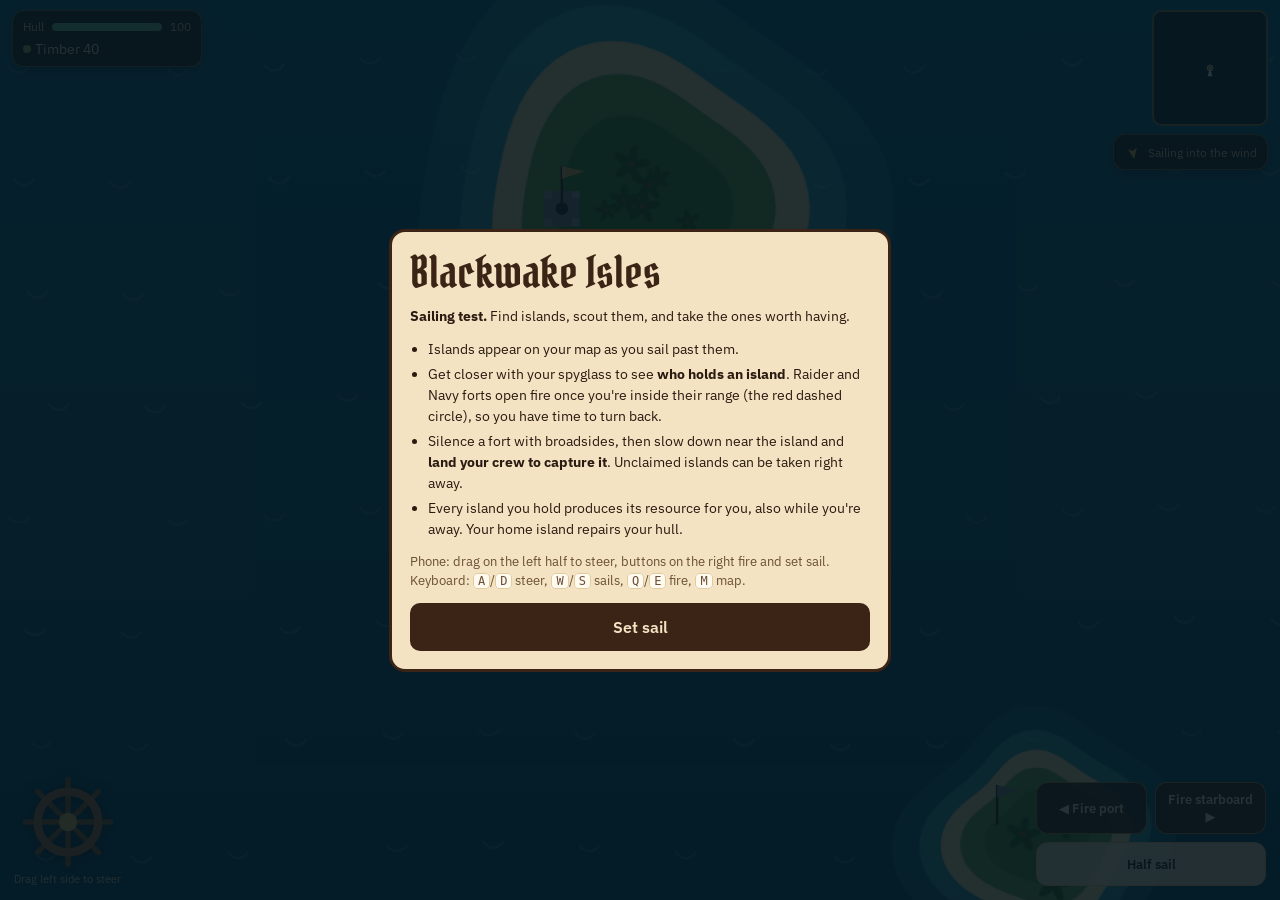
==== prototypes/sailing/index.html @ 9b25e457 "Add sailing prototype and Sail and Capture direction A playable single-file test of the new sea loop" ====
<!doctype html>
<html lang="en">
<head>
<meta charset="utf-8">
<meta name="viewport" content="width=device-width, initial-scale=1, viewport-fit=cover">
</head>
<body>
<title>Blackwake Sailing Test</title>
<meta name="claude:viewport-fit-sides" content="cover">
<link rel="preconnect" href="https://fonts.googleapis.com">
<link rel="preconnect" href="https://fonts.gstatic.com" crossorigin>
<link rel="stylesheet" href="https://fonts.googleapis.com/css2?family=Pirata+One&family=IBM+Plex+Sans:wght@400;600&display=swap">
<style>
  /* Layout: full-screen sea (canvas) with a thin wooden HUD on top, steering on the
     left thumb, cannons and sails on the right thumb. One deliberate night-sea look. */
  :root {
    --sea: #0b5d7a;
    --deep: #06344a;
    --wood: #3b2416;
    --wood-2: #5c3a22;
    --parch: #f3e3c3;
    --parch-2: #e2cb9d;
    --ink: #2a1a10;
    --gold: #e7b65c;
    --raiders: #e0503f;
    --navy: #4a8ae8;
    --free: #f3e3c3;
    --ok: #74c792;
    --font-display: "Pirata One", Georgia, serif;
    --font-body: "IBM Plex Sans", system-ui, -apple-system, "Segoe UI", sans-serif;
    color-scheme: dark;
  }
  html, body { height: 100%; }
  body {
    margin: 0; overflow: hidden; background: var(--deep); color: var(--parch);
    font-family: var(--font-body); font-size: 14px;
    -webkit-user-select: none; user-select: none; touch-action: none;
    -webkit-tap-highlight-color: transparent;
  }
  #sea { position: fixed; inset: 0; width: 100%; height: 100%; display: block; }
  button { font-family: var(--font-body); cursor: pointer; }
  button:focus-visible { outline: 2px solid var(--gold); outline-offset: 2px; }

  /* ---------- HUD ---------- */
  .top {
    position: fixed; left: 0; right: 0; top: 0; pointer-events: none;
    padding: calc(env(safe-area-inset-top, 0px) + 10px) max(12px, env(safe-area-inset-right, 0px)) 0 max(12px, env(safe-area-inset-left, 0px));
    display: flex; justify-content: space-between; align-items: flex-start; gap: 10px;
  }
  .panel {
    background: rgba(43, 26, 15, 0.86); border: 1px solid rgba(231, 182, 92, 0.45);
    border-radius: 12px; padding: 8px 10px; pointer-events: auto;
    box-shadow: 0 4px 14px rgba(0, 0, 0, 0.35);
  }
  .status { display: flex; flex-direction: column; gap: 6px; min-width: 0; max-width: 62vw; }
  .hull { display: flex; align-items: center; gap: 8px; font-size: 12px; color: var(--parch-2); }
  .hull-bar { width: 110px; height: 8px; border-radius: 4px; background: rgba(255,255,255,0.12); overflow: hidden; }
  .hull-bar i { display: block; height: 100%; width: 100%; background: var(--ok); transition: width 0.2s; }
  .stores { display: flex; flex-wrap: wrap; gap: 4px 10px; font-variant-numeric: tabular-nums; }
  .stores span { display: inline-flex; align-items: center; gap: 4px; }
  .stores b { width: 8px; height: 8px; border-radius: 50%; display: inline-block; }
  .side { display: flex; flex-direction: column; align-items: flex-end; gap: 8px; }
  #mini { width: 112px; height: 112px; border-radius: 10px; display: block; border: 2px solid rgba(231, 182, 92, 0.6); background: #10202a; pointer-events: auto; cursor: pointer; }
  .wind { display: flex; align-items: center; gap: 6px; font-size: 12px; color: var(--parch-2); }
  #windArrow { width: 18px; height: 18px; transition: transform 0.4s; }

  #banner {
    position: fixed; left: 50%; transform: translateX(-50%);
    top: calc(env(safe-area-inset-top, 0px) + 192px);
    max-width: min(92vw, 460px); text-align: center; pointer-events: none;
    padding: 8px 14px; border-radius: 10px; font-weight: 600; line-height: 1.35;
    background: rgba(43, 26, 15, 0.88); border: 1px solid rgba(231,182,92,0.45);
    opacity: 0; transition: opacity 0.25s;
  }
  #banner.show { opacity: 1; }
  #banner.danger { border-color: var(--raiders); color: #ffd9d3; }
  #toast {
    position: fixed; left: 50%; transform: translateX(-50%);
    top: 44%;
    font-family: var(--font-display); font-size: 28px; color: var(--gold);
    text-shadow: 0 2px 8px rgba(0,0,0,0.6); pointer-events: none; text-align: center;
    width: 92vw; opacity: 0; transition: opacity 0.3s;
  }
  #toast.show { opacity: 1; }

  /* ---------- controls ---------- */
  .controls {
    position: fixed; left: 0; right: 0; bottom: 0; pointer-events: none;
    padding: 0 max(14px, env(safe-area-inset-right, 0px)) calc(env(safe-area-inset-bottom, 0px) + 14px) max(14px, env(safe-area-inset-left, 0px));
    display: flex; justify-content: space-between; align-items: flex-end;
  }
  .helm { display: flex; flex-direction: column; align-items: center; gap: 4px; color: var(--parch-2); font-size: 11px; }
  #wheel { width: 92px; height: 92px; transition: transform 0.08s; filter: drop-shadow(0 3px 6px rgba(0,0,0,0.5)); }
  .guns { display: grid; grid-template-columns: 1fr 1fr; gap: 8px; pointer-events: auto; width: min(52vw, 230px); }
  .guns button {
    border: 1px solid rgba(231,182,92,0.6); border-radius: 12px; min-height: 52px;
    background: rgba(59, 36, 22, 0.92); color: var(--parch); font-weight: 600; font-size: 13px;
    position: relative; overflow: hidden;
  }
  .guns button .cd { position: absolute; left: 0; bottom: 0; height: 4px; background: var(--gold); width: 0; }
  .guns button:active { background: var(--wood-2); }
  #sailBtn { grid-column: 1 / -1; min-height: 44px; background: rgba(243, 227, 195, 0.92); color: var(--ink); }
  #captureBtn {
    position: fixed; left: 50%; transform: translateX(-50%);
    bottom: calc(env(safe-area-inset-bottom, 0px) + 150px);
    display: none; pointer-events: auto; border: 2px solid var(--gold); border-radius: 14px;
    background: var(--gold); color: var(--ink); font-weight: 700; font-size: 16px;
    padding: 12px 22px; min-width: 220px; position: fixed; overflow: hidden;
  }
  #captureBtn .fill { position: absolute; inset: 0 auto 0 0; background: rgba(255,255,255,0.45); width: 0; }
  #captureBtn span { position: relative; }

  /* ---------- overlays ---------- */
  .overlay {
    position: fixed; inset: 0; background: rgba(4, 20, 30, 0.86); display: none;
    align-items: center; justify-content: center; z-index: 5;
    padding: calc(env(safe-area-inset-top, 0px) + 16px) max(16px, env(safe-area-inset-right, 0px)) calc(env(safe-area-inset-bottom, 0px) + 16px) max(16px, env(safe-area-inset-left, 0px));
  }
  .overlay.show { display: flex; }
  .card {
    background: var(--parch); color: var(--ink); border: 3px solid var(--wood);
    border-radius: 16px; padding: 18px; width: min(100%, 460px); max-height: 100%; overflow-y: auto;
    display: flex; flex-direction: column; gap: 12px; user-select: text;
  }
  .card h1, .card h2 { font-family: var(--font-display); font-weight: 400; margin: 0; line-height: 1; color: var(--wood); }
  .card h1 { font-size: 44px; }
  .card h2 { font-size: 30px; }
  .card p { margin: 0; line-height: 1.5; }
  .card ul { margin: 0; padding-left: 18px; line-height: 1.5; display: flex; flex-direction: column; gap: 4px; }
  .primary { border: 0; border-radius: 10px; background: var(--wood); color: var(--parch); font-weight: 600; font-size: 16px; min-height: 48px; }
  .secondary { border: 1px solid var(--wood); border-radius: 10px; background: transparent; color: var(--wood); font-weight: 600; min-height: 42px; padding: 0 12px; }
  #mapCanvas { width: 100%; aspect-ratio: 1; display: block; border-radius: 10px; border: 2px solid var(--wood); background: #10202a; touch-action: none; }
  .legend { display: flex; flex-wrap: wrap; gap: 6px 14px; font-size: 13px; }
  .legend span { display: inline-flex; align-items: center; gap: 6px; }
  .legend i { width: 12px; height: 12px; border-radius: 3px; display: inline-block; border: 1px solid rgba(0,0,0,0.3); }
  .seedrow { display: flex; gap: 8px; }
  .seedrow input { flex: 1; min-width: 0; font: inherit; padding: 8px 10px; border-radius: 8px; border: 1px solid var(--wood); background: #fffaf0; color: var(--ink); }
  .row { display: flex; gap: 8px; flex-wrap: wrap; }
  .row > * { flex: 1; }
  .muted { color: #6b4e36; font-size: 13px; }
  kbd { font-family: ui-monospace, Menlo, monospace; font-size: 12px; background: #fffaf0; border: 1px solid var(--parch-2); border-radius: 4px; padding: 0 4px; }

  @media (prefers-reduced-motion: reduce) {
    #banner, #toast, .hull-bar i, #windArrow { transition: none; }
  }
</style>

<canvas id="sea" aria-label="The sea around your ship"></canvas>

<div class="top">
  <div class="panel status" aria-live="polite">
    <div class="hull">Hull <span class="hull-bar"><i id="hullFill"></i></span> <span id="hullText">100</span></div>
    <div class="stores" id="stores"></div>
  </div>
  <div class="side">
    <canvas id="mini" width="224" height="224" aria-label="Minimap. Tap to open the world map." role="button" tabindex="0"></canvas>
    <div class="panel wind">
      <svg id="windArrow" viewBox="0 0 20 20" aria-hidden="true"><path d="M10 2 L15 14 L10 11 L5 14 Z" fill="#e7b65c"/></svg>
      <span id="windText">Wind</span>
    </div>
  </div>
</div>

<div id="banner" role="status"></div>
<div id="toast" aria-live="assertive"></div>

<button id="captureBtn" type="button"><span class="fill"></span><span id="captureText">Capture</span></button>

<div class="controls">
  <div class="helm">
    <svg id="wheel" viewBox="0 0 100 100" aria-hidden="true">
      <g stroke="#8a5a32" stroke-width="6" stroke-linecap="round">
        <line x1="50" y1="4" x2="50" y2="96"/><line x1="4" y1="50" x2="96" y2="50"/>
        <line x1="17" y1="17" x2="83" y2="83"/><line x1="83" y1="17" x2="17" y2="83"/>
      </g>
      <circle cx="50" cy="50" r="33" fill="none" stroke="#a8743f" stroke-width="9"/>
      <circle cx="50" cy="50" r="10" fill="#e7b65c"/>
    </svg>
    <span>Drag left side to steer</span>
  </div>
  <div class="guns">
    <button id="firePort" type="button">◀ Fire port<span class="cd"></span></button>
    <button id="fireStar" type="button">Fire starboard ▶<span class="cd"></span></button>
    <button id="sailBtn" type="button">Half sail</button>
  </div>
</div>

<div class="overlay show" id="intro">
  <div class="card">
    <h1>Blackwake Isles</h1>
    <p><b>Sailing test.</b> Find islands, scout them, and take the ones worth having.</p>
    <ul>
      <li>Islands appear on your map as you sail past them.</li>
      <li>Get closer with your spyglass to see <b>who holds an island</b>. Raider and Navy forts open fire once you're inside their range (the red dashed circle), so you have time to turn back.</li>
      <li>Silence a fort with broadsides, then slow down near the island and <b>land your crew to capture it</b>. Unclaimed islands can be taken right away.</li>
      <li>Every island you hold produces its resource for you, also while you're away. Your home island repairs your hull.</li>
    </ul>
    <p class="muted">Phone: drag on the left half to steer, buttons on the right fire and set sail. Keyboard: <kbd>A</kbd>/<kbd>D</kbd> steer, <kbd>W</kbd>/<kbd>S</kbd> sails, <kbd>Q</kbd>/<kbd>E</kbd> fire, <kbd>M</kbd> map.</p>
    <button class="primary" id="startBtn" type="button">Set sail</button>
  </div>
</div>

<div class="overlay" id="mapOverlay">
  <div class="card">
    <div class="row" style="align-items:center">
      <h2 style="flex:3">World map</h2>
      <button class="secondary" id="closeMap" type="button" style="flex:1">Close</button>
    </div>
    <canvas id="mapCanvas" width="720" height="720" aria-label="World map. Tap to set a course."></canvas>
    <p class="muted">Tap the map to set a course. An arrow then points the way.</p>
    <div class="legend">
      <span><i style="background:#e7b65c"></i>Yours</span>
      <span><i style="background:#f3e3c3"></i>Unclaimed</span>
      <span><i style="background:#e0503f"></i>Black Tide Raiders</span>
      <span><i style="background:#4a8ae8"></i>Crown Navy</span>
      <span><i style="background:#7b8a90"></i>Not scouted yet</span>
    </div>
    <p id="mapStats" class="muted"></p>
    <label class="muted" for="seedInput">World seed: the same seed always makes the same world.</label>
    <div class="seedrow">
      <input id="seedInput" type="text" maxlength="32" autocomplete="off" spellcheck="false">
      <button class="secondary" id="newWorld" type="button">Sail there</button>
    </div>
    <button class="secondary" id="resetWorld" type="button">Start this world over</button>
  </div>
</div>

<script>
(() => {
  'use strict';

  const TAU = Math.PI * 2;
  const $ = (s) => document.querySelector(s);
  const clamp = (v, a, b) => Math.max(a, Math.min(b, v));
  const dist = (ax, ay, bx, by) => Math.hypot(ax - bx, ay - by);
  const angDiff = (a, b) => Math.atan2(Math.sin(a - b), Math.cos(a - b));

  const storage = {
    get(k) { try { return localStorage.getItem(k); } catch (e) { return null; } },
    set(k, v) { try { localStorage.setItem(k, v); } catch (e) { /* storage unavailable */ } },
    remove(k) { try { localStorage.removeItem(k); } catch (e) { /* ignore */ } },
  };

  // =================================================================
  // Seeded randomness: the same seed text always gives the same world.
  // =================================================================

  function hashString(s) {
    let h = 1779033703 ^ s.length;
    for (let i = 0; i < s.length; i++) {
      h = Math.imul(h ^ s.charCodeAt(i), 3432918353);
      h = (h << 13) | (h >>> 19);
    }
    h = Math.imul(h ^ (h >>> 16), 2246822507);
    h = Math.imul(h ^ (h >>> 13), 3266489909);
    return (h ^= h >>> 16) >>> 0;
  }

  function mulberry32(a) {
    return function () {
      a |= 0; a = (a + 0x6d2b79f5) | 0;
      let t = Math.imul(a ^ (a >>> 15), 1 | a);
      t = (t + Math.imul(t ^ (t >>> 7), 61 | t)) ^ t;
      return ((t ^ (t >>> 14)) >>> 0) / 4294967296;
    };
  }

  // =================================================================
  // World generation
  // =================================================================

  const WORLD = 4200;           // world is WORLD × WORLD units
  const CELL = 150;             // fog-of-war cell size
  const COLS = Math.ceil(WORLD / CELL);
  const SIGHT = 760;            // islands become visible (silhouette)
  const SPYGLASS = 560;         // + island radius: owner becomes known
  const RESOURCES = {
    timber: { label: 'Timber', color: '#8fbf5a' },
    rum: { label: 'Rum', color: '#d0913f' },
    spice: { label: 'Spice', color: '#e06a43' },
    iron: { label: 'Iron', color: '#a9b4bd' },
    silk: { label: 'Silk', color: '#d8a8e6' },
  };
  const OWNERS = {
    you: { name: 'You', color: '#e7b65c' },
    free: { name: 'Unclaimed', color: '#f3e3c3' },
    raiders: { name: 'Black Tide Raiders', color: '#e0503f' },
    navy: { name: 'Crown Navy', color: '#4a8ae8' },
  };
  const hostile = (o) => o === 'raiders' || o === 'navy';
  const fortRange = (isl) => 240 + isl.strength * 30;

  const NAME_A = ['Skull', 'Rum', 'Gull', 'Shark', 'Coral', 'Bone', 'Mist', 'Storm', 'Parrot', 'Cutlass',
    'Kraken', 'Salt', 'Amber', 'Ghost', 'Widow', 'Lantern', 'Hangman', 'Tortuga', 'Doubloon', 'Siren', 'Driftwood', 'Cannon'];
  const NAME_B = ['Cay', 'Key', 'Reef', 'Isle', 'Rock', 'Atoll', 'Point', 'Shoals', 'Island', 'Bluff'];

  function generateWorld(seed) {
    const rnd = mulberry32(hashString(seed));
    const pick = (arr) => arr[Math.floor(rnd() * arr.length)];
    const used = new Set();
    const islands = [];

    function islandName() {
      for (let i = 0; i < 60; i++) {
        const n = pick(NAME_A) + ' ' + pick(NAME_B);
        if (!used.has(n)) { used.add(n); return n; }
      }
      return 'Nameless Isle ' + islands.length;
    }

    function make(x, y, r, owner, res, strength, home) {
      const harmonics = [];
      for (let k = 2; k <= 5; k++) harmonics.push({ k, a: (rnd() * 0.17) / (k * 0.5), p: rnd() * TAU });
      const fa = rnd() * TAU;
      const palms = [];
      const n = Math.round(r / 16);
      for (let i = 0; i < n; i++) {
        const a = rnd() * TAU, d = Math.sqrt(rnd()) * r * 0.58;
        palms.push({ x: Math.cos(a) * d, y: Math.sin(a) * d, s: 0.7 + rnd() * 0.6 });
      }
      const maxHp = strength * 70;
      return {
        id: islands.length, name: home ? 'Blackwake Haven' : islandName(),
        x, y, r, shape: harmonics, owner, res, strength, home: !!home,
        fort: { x: x + Math.cos(fa) * r * 0.5, y: y + Math.sin(fa) * r * 0.5, maxHp, hp: maxHp, reload: 1 },
        palms, seen: !!home, scouted: !!home,
      };
    }

    islands.push(make(WORLD / 2, WORLD / 2, 125, 'you', 'timber', 0, true));
    let tries = 0;
    while (islands.length < 34 && tries < 6000) {
      tries++;
      const r = 55 + rnd() * 95;
      const x = 280 + rnd() * (WORLD - 560);
      const y = 280 + rnd() * (WORLD - 560);
      if (!islands.every((o) => dist(o.x, o.y, x, y) > o.r + r + 300)) continue;
      const d = dist(x, y, WORLD / 2, WORLD / 2);
      const roll = rnd();
      // Safer waters near home: mostly unclaimed islands and weak raiders.
      let owner;
      if (d < 1100) owner = roll < 0.7 ? 'free' : 'raiders';
      else owner = roll < 0.25 ? 'free' : roll < 0.75 ? 'raiders' : 'navy';
      const strength = owner === 'raiders' ? 1 + (rnd() < 0.4 ? 1 : 0)
        : owner === 'navy' ? 2 + (rnd() < 0.5 ? 1 : 0) : 0;
      const rr = rnd();
      const res = rr < 0.3 ? 'timber' : rr < 0.48 ? 'rum' : rr < 0.66 ? 'spice' : rr < 0.84 ? 'iron' : 'silk';
      islands.push(make(x, y, r, owner, res, strength, false));
    }
    return { seed, islands, windBase: rnd() * TAU };
  }

  function radiusAt(isl, th) {
    let m = 1;
    for (const h of isl.shape) m += h.a * Math.sin(h.k * th + h.p);
    return isl.r * m;
  }

  // Pre-render each island once (shallows, sand, jungle, palms).
  function renderIsland(isl) {
    const pad = isl.r * 1.6 + 10;
    const size = Math.ceil(pad * 2);
    const c = document.createElement('canvas');
    c.width = size; c.height = size;
    const g = c.getContext('2d');
    const path = (scale) => {
      g.beginPath();
      for (let i = 0; i <= 72; i++) {
        const th = (i / 72) * TAU;
        const rr = radiusAt(isl, th) * scale;
        const px = pad + Math.cos(th) * rr, py = pad + Math.sin(th) * rr;
        i ? g.lineTo(px, py) : g.moveTo(px, py);
      }
      g.closePath();
    };
    g.fillStyle = 'rgba(64, 196, 196, 0.22)'; path(1.5); g.fill();
    g.fillStyle = 'rgba(110, 222, 210, 0.35)'; path(1.22); g.fill();
    g.fillStyle = '#ead6a4'; path(1.0); g.fill();
    g.fillStyle = '#61a64c'; path(0.8); g.fill();
    g.fillStyle = '#4b8d3c'; path(0.55); g.fill();
    for (const p of isl.palms) {
      const x = pad + p.x, y = pad + p.y;
      g.fillStyle = '#2f6b2c';
      for (let k = 0; k < 5; k++) {
        const a = (k / 5) * TAU + p.s;
        g.beginPath();
        g.ellipse(x + Math.cos(a) * 6 * p.s, y + Math.sin(a) * 6 * p.s, 7 * p.s, 3 * p.s, a, 0, TAU);
        g.fill();
      }
      g.fillStyle = '#7a5a2e';
      g.beginPath(); g.arc(x, y, 2.2 * p.s, 0, TAU); g.fill();
    }
    isl.img = c; isl.pad = pad;
  }

  // =================================================================
  // Game state
  // =================================================================

  const canvas = $('#sea');
  const ctx = canvas.getContext('2d');
  const mini = $('#mini');
  const mctx = mini.getContext('2d');
  const mapCanvas = $('#mapCanvas');
  const mapCtx = mapCanvas.getContext('2d');

  let world, ship, explored, stores, waypoint;
  let balls = [], parts = [];
  let t = 0, shake = 0, running = false, mapOpen = false;
  const SEED_KEY = 'bw-sail-seed';
  const saveKey = () => 'bw-sail-v1:' + world.seed;

  const SHIP_MAX = 150;      // units per second at full sail with the wind
  const BALL_SPEED = 440;
  const CANNON_RANGE = 340;
  const RELOAD = 2.2;

  function newShip() {
    const home = world.islands[0];
    return {
      x: home.x, y: home.y + home.r + 70, angle: -Math.PI / 2, speed: 0,
      sail: 0.5, rudder: 0, hull: 100, reload: { '-1': 0, '1': 0 },
    };
  }

  function startWorld(seed) {
    world = generateWorld(seed);
    world.islands.forEach(renderIsland);
    ship = newShip();
    explored = new Uint8Array(COLS * COLS);
    stores = { timber: 40, rum: 0, spice: 0, iron: 0, silk: 0 };
    waypoint = null;
    balls = []; parts = [];
    load();
    storage.set(SEED_KEY, seed);
    $('#seedInput').value = seed;
    updateSailButton();
  }

  // ---- save / load (per world seed) ----
  function save() {
    if (!world) return;
    storage.set(saveKey(), JSON.stringify({
      savedAt: Date.now(),
      islands: world.islands.map((i) => [i.owner, Math.round(i.fort.hp), i.seen ? 1 : 0, i.scouted ? 1 : 0]),
      explored: Array.from(explored).join(''),
      stores,
      ship: { x: ship.x, y: ship.y, angle: ship.angle, hull: ship.hull, sail: ship.sail },
      waypoint,
    }));
  }

  function load() {
    const raw = storage.get(saveKey());
    if (!raw) return false;
    try {
      const s = JSON.parse(raw);
      s.islands.forEach((v, i) => {
        const isl = world.islands[i];
        if (!isl) return;
        isl.owner = v[0]; isl.fort.hp = v[1]; isl.seen = !!v[2]; isl.scouted = !!v[3];
      });
      for (let i = 0; i < explored.length && i < s.explored.length; i++) explored[i] = s.explored.charCodeAt(i) === 49 ? 1 : 0;
      Object.assign(stores, s.stores);
      Object.assign(ship, s.ship);
      waypoint = s.waypoint || null;
      // Offline production: islands kept producing while you were away (up to 8 hours).
      const away = clamp((Date.now() - s.savedAt) / 1000, 0, 8 * 3600);
      const earned = produce(away);
      if (earned > 0) setTimeout(() => toast(`While you were away: +${earned} goods`), 600);
      return true;
    } catch (e) { return false; }
  }

  // Islands you hold produce 1 unit every 2.5 s each.
  let produceAcc = 0;
  function produce(seconds) {
    produceAcc += seconds;
    const ticks = Math.floor(produceAcc / 2.5);
    if (ticks <= 0) return 0;
    produceAcc -= ticks * 2.5;
    let total = 0;
    for (const isl of world.islands) {
      if (isl.owner !== 'you') continue;
      stores[isl.res] += ticks; total += ticks;
    }
    return total;
  }

  // =================================================================
  // Input
  // =================================================================

  const keys = {};
  let touchSteer = null; // { id, x0 }

  window.addEventListener('keydown', (e) => {
    if (e.target.tagName === 'INPUT') return;
    keys[e.key.toLowerCase()] = true;
    const k = e.key.toLowerCase();
    if (k === 'w' || k === 'arrowup') setSail(ship.sail + 0.5);
    if (k === 's' || k === 'arrowdown') setSail(ship.sail - 0.5);
    if (k === 'q') fire(-1);
    if (k === 'e') fire(1);
    if (k === 'm') mapOpen ? closeMap() : openMap();
    if (k === 'c') tryStartCapture();
  });
  window.addEventListener('keyup', (e) => { keys[e.key.toLowerCase()] = false; });

  canvas.addEventListener('pointerdown', (e) => {
    if (e.clientX < window.innerWidth * 0.5 && !touchSteer) {
      touchSteer = { id: e.pointerId, x0: e.clientX };
      canvas.setPointerCapture(e.pointerId);
    }
  });
  canvas.addEventListener('pointermove', (e) => {
    if (touchSteer && e.pointerId === touchSteer.id) ship.rudder = clamp((e.clientX - touchSteer.x0) / 70, -1, 1);
  });
  const endSteer = (e) => { if (touchSteer && e.pointerId === touchSteer.id) { touchSteer = null; ship.rudder = 0; } };
  canvas.addEventListener('pointerup', endSteer);
  canvas.addEventListener('pointercancel', endSteer);

  $('#firePort').addEventListener('click', () => fire(-1));
  $('#fireStar').addEventListener('click', () => fire(1));
  $('#sailBtn').addEventListener('click', () => setSail(ship.sail >= 1 ? 0 : ship.sail + 0.5));
  mini.addEventListener('click', openMap);
  mini.addEventListener('keydown', (e) => { if (e.key === 'Enter' || e.key === ' ') openMap(); });

  function setSail(v) { ship.sail = clamp(v, 0, 1); updateSailButton(); }
  function updateSailButton() {
    $('#sailBtn').textContent = ship.sail === 0 ? 'Anchored · tap to sail' : ship.sail === 0.5 ? 'Half sail' : 'Full sail';
  }

  // =================================================================
  // Combat
  // =================================================================

  function fire(side) {
    if (!running || ship.reload[side] > 0) return;
    ship.reload[side] = RELOAD;
    const a = ship.angle + side * Math.PI / 2;
    const vx = Math.cos(ship.angle) * ship.speed, vy = Math.sin(ship.angle) * ship.speed;
    for (const off of [-14, 0, 14]) {
      const sx = ship.x + Math.cos(ship.angle) * off + Math.cos(a) * 10;
      const sy = ship.y + Math.sin(ship.angle) * off + Math.sin(a) * 10;
      balls.push({ x: sx, y: sy, vx: Math.cos(a) * BALL_SPEED + vx * 0.5, vy: Math.sin(a) * BALL_SPEED + vy * 0.5,
        life: CANNON_RANGE / BALL_SPEED, from: 'ship' });
      puff(sx, sy, '#d9d4c7', 5);
    }
  }

  function fortFire(isl) {
    const f = isl.fort;
    const speed = 360;
    const d = dist(f.x, f.y, ship.x, ship.y);
    const tt = d / speed;
    const tx = ship.x + Math.cos(ship.angle) * ship.speed * tt;
    const ty = ship.y + Math.sin(ship.angle) * ship.speed * tt;
    const base = Math.atan2(ty - f.y, tx - f.x);
    const shots = isl.strength >= 3 ? [-0.06, 0.06] : [0];
    for (const s of shots) {
      const a = base + s + (Math.random() - 0.5) * 0.08;
      balls.push({ x: f.x, y: f.y, vx: Math.cos(a) * speed, vy: Math.sin(a) * speed,
        life: fortRange(isl) / speed + 0.25, from: 'fort' });
    }
    puff(f.x, f.y, '#cfc8b8', 6);
  }

  function puff(x, y, color, n) {
    for (let i = 0; i < n; i++) {
      const a = Math.random() * TAU, s = 20 + Math.random() * 40;
      parts.push({ x, y, vx: Math.cos(a) * s, vy: Math.sin(a) * s, life: 0.6 + Math.random() * 0.4, max: 1, r: 4 + Math.random() * 4, color, kind: 'puff' });
    }
  }
  function splash(x, y) { parts.push({ x, y, life: 0.6, max: 0.6, r: 4, kind: 'ring', color: '#e8fbff' }); }
  function boom(x, y) {
    for (let i = 0; i < 10; i++) {
      const a = Math.random() * TAU, s = 40 + Math.random() * 70;
      parts.push({ x, y, vx: Math.cos(a) * s, vy: Math.sin(a) * s, life: 0.5, max: 0.5, r: 3 + Math.random() * 3, color: i % 2 ? '#ffb347' : '#ff6a3d', kind: 'puff' });
    }
  }

  // =================================================================
  // Capture
  // =================================================================

  let capture = { isl: null, time: 0 };
  const CAPTURE_TIME = 3;
  const captureBtn = $('#captureBtn');

  function capturable() {
    let best = null;
    for (const isl of world.islands) {
      if (isl.owner === 'you') continue;
      const open = isl.owner === 'free' || isl.fort.hp <= 0;
      if (!open || !isl.scouted) continue;
      if (dist(ship.x, ship.y, isl.x, isl.y) < isl.r + 170) best = isl;
    }
    return best;
  }

  function tryStartCapture() {
    const isl = capturable();
    if (!isl) return;
    if (ship.speed > 45) { banner(`Slow down to land your crew on ${isl.name}.`, false, 2); return; }
    capture = { isl, time: 0 };
  }
  captureBtn.addEventListener('click', tryStartCapture);

  // =================================================================
  // Simulation
  // =================================================================

  function windAngle() { return world.windBase + Math.sin(t * 0.015) * 0.9; }

  function update(dt) {
    t += dt;

    // ---- steering and sailing ----
    let rudder = ship.rudder;
    if (keys['a'] || keys['arrowleft']) rudder = -1;
    if (keys['d'] || keys['arrowright']) rudder = 1;
    const wind = windAngle();
    const withWind = Math.cos(angDiff(ship.angle, wind)) * 0.5 + 0.5; // 0 into the wind, 1 with it
    const target = ship.sail * SHIP_MAX * (0.4 + 0.6 * withWind);
    ship.speed += (target - ship.speed) * Math.min(1, dt * 0.7);
    ship.angle += rudder * dt * (0.55 + 0.9 * (ship.speed / SHIP_MAX));
    ship.x += Math.cos(ship.angle) * ship.speed * dt;
    ship.y += Math.sin(ship.angle) * ship.speed * dt;
    ship.x = clamp(ship.x, 40, WORLD - 40);
    ship.y = clamp(ship.y, 40, WORLD - 40);
    ship.reload['-1'] = Math.max(0, ship.reload['-1'] - dt);
    ship.reload['1'] = Math.max(0, ship.reload['1'] - dt);

    // run aground: push out of the island
    for (const isl of world.islands) {
      const d = dist(ship.x, ship.y, isl.x, isl.y);
      if (d > isl.r * 1.4) continue;
      const th = Math.atan2(ship.y - isl.y, ship.x - isl.x);
      const edge = radiusAt(isl, th) + 12;
      if (d < edge) {
        ship.x = isl.x + Math.cos(th) * edge;
        ship.y = isl.y + Math.sin(th) * edge;
        ship.speed *= 0.4;
      }
    }

    // wake
    if (ship.speed > 20 && Math.random() < dt * 30) {
      parts.push({ x: ship.x - Math.cos(ship.angle) * 22, y: ship.y - Math.sin(ship.angle) * 22, vx: 0, vy: 0,
        life: 1.4, max: 1.4, r: 3, color: 'rgba(230,250,255,0.6)', kind: 'wake' });
    }

    // ---- exploring ----
    const cx = Math.floor(ship.x / CELL), cy = Math.floor(ship.y / CELL);
    const rc = Math.ceil(SIGHT / CELL);
    for (let y = cy - rc; y <= cy + rc; y++) for (let x = cx - rc; x <= cx + rc; x++) {
      if (x < 0 || y < 0 || x >= COLS || y >= COLS) continue;
      if (dist((x + 0.5) * CELL, (y + 0.5) * CELL, ship.x, ship.y) < SIGHT) explored[y * COLS + x] = 1;
    }
    for (const isl of world.islands) {
      const d = dist(ship.x, ship.y, isl.x, isl.y);
      if (!isl.seen && d < SIGHT + isl.r) {
        isl.seen = true;
        banner(`Land ho! An island to the ${compass(isl)}. Sail closer to see who holds it.`, false, 4);
      }
      if (!isl.scouted && d < SPYGLASS + isl.r) {
        isl.scouted = true;
        const o = OWNERS[isl.owner];
        if (hostile(isl.owner)) {
          banner(`Spyglass: ${isl.name} is held by the ${o.name} (fort strength ${isl.strength}). Their guns reach the red circle.`, true, 6);
        } else {
          banner(`Spyglass: ${isl.name} is unclaimed. ${RESOURCES[isl.res].label} grows here. Sail in and capture it.`, false, 6);
        }
        save();
      }
    }

    // ---- forts ----
    for (const isl of world.islands) {
      if (!hostile(isl.owner)) continue;
      const f = isl.fort;
      const d = dist(f.x, f.y, ship.x, ship.y);
      if (f.hp <= 0) continue;
      if (d > 900 && f.hp < f.maxHp) f.hp = Math.min(f.maxHp, f.hp + dt * 4); // repairs when you leave
      if (d < fortRange(isl)) {
        f.reload -= dt;
        if (f.reload <= 0) { f.reload = 3.1 - isl.strength * 0.5; fortFire(isl); }
      } else {
        f.reload = Math.min(f.reload, 0.8);
      }
    }

    // While inside a live hostile fort's range, keep the warning up.
    const threat = world.islands.find((i) => hostile(i.owner) && i.fort.hp > 0 &&
      dist(i.fort.x, i.fort.y, ship.x, ship.y) < fortRange(i));
    if (threat) banner(`Under fire from ${threat.name}! Turn away, or fight back with broadsides.`, true, 0.6);

    // ---- cannonballs ----
    for (const b of balls) {
      b.x += b.vx * dt; b.y += b.vy * dt; b.life -= dt;
      if (b.from === 'ship') {
        for (const isl of world.islands) {
          if (!hostile(isl.owner) || isl.fort.hp <= 0) continue;
          if (dist(b.x, b.y, isl.fort.x, isl.fort.y) < 30) {
            b.life = 0; boom(b.x, b.y);
            isl.fort.hp = Math.max(0, isl.fort.hp - 10);
            if (isl.fort.hp <= 0) {
              toast(`${isl.name}'s fort is silenced!`);
              banner(`Slow down near ${isl.name} and land your crew to capture it.`, false, 6);
              puff(isl.fort.x, isl.fort.y, '#555', 18);
            }
          }
        }
      } else if (dist(b.x, b.y, ship.x, ship.y) < 22) {
        b.life = 0; boom(b.x, b.y);
        ship.hull = Math.max(0, ship.hull - 9);
        shake = 0.35;
      }
      if (b.life <= 0 && b.life > -1) { if (b.from) splash(b.x, b.y); b.life = -1; }
    }
    balls = balls.filter((b) => b.life > 0);

    // ---- particles ----
    for (const p of parts) {
      p.life -= dt;
      if (p.vx) { p.x += p.vx * dt; p.y += p.vy * dt; p.vx *= 0.94; p.vy *= 0.94; }
    }
    parts = parts.filter((p) => p.life > 0);
    shake = Math.max(0, shake - dt);

    // ---- home repairs, sinking ----
    const home = world.islands[0];
    if (dist(ship.x, ship.y, home.x, home.y) < home.r + 260 && ship.hull < 100) ship.hull = Math.min(100, ship.hull + dt * 10);
    if (ship.hull <= 0) sink();

    // ---- capture ----
    const capIsl = capturable();
    if (capture.isl) {
      const ok = capIsl === capture.isl && ship.speed < 60;
      if (!ok) { capture = { isl: null, time: 0 }; banner('Capture interrupted.', true, 2); }
      else {
        capture.time += dt;
        if (capture.time >= CAPTURE_TIME) {
          const isl = capture.isl;
          isl.owner = 'you'; isl.fort.hp = isl.fort.maxHp;
          capture = { isl: null, time: 0 };
          toast(`${isl.name} is yours!`);
          banner(`${isl.name} now produces ${RESOURCES[isl.res].label.toLowerCase()} for you.`, false, 5);
          save();
        }
      }
    }
    captureBtn.style.display = capIsl ? 'block' : 'none';
    if (capIsl) {
      $('#captureText').textContent = capture.isl ? `Landing crew… ${Math.ceil(CAPTURE_TIME - capture.time)}` : `Capture ${capIsl.name}`;
      captureBtn.querySelector('.fill').style.width = capture.isl ? `${(capture.time / CAPTURE_TIME) * 100}%` : '0';
    }

    produce(dt);
  }

  function sink() {
    toast('Your ship went down!');
    banner('The crew swims home. A quarter of your goods is lost at sea.', true, 5);
    for (const k in stores) stores[k] = Math.floor(stores[k] * 0.75);
    const home = world.islands[0];
    Object.assign(ship, { x: home.x, y: home.y + home.r + 70, angle: -Math.PI / 2, speed: 0, hull: 100 });
    balls = [];
    save();
  }

  function compass(isl) {
    const a = Math.atan2(isl.y - ship.y, isl.x - ship.x);
    const dirs = ['east', 'south-east', 'south', 'south-west', 'west', 'north-west', 'north', 'north-east'];
    return dirs[(Math.round(a / (TAU / 8)) + 8) % 8];
  }

  // =================================================================
  // Messages
  // =================================================================

  let bannerTimer = 0, toastTimer = 0, bannerDanger = false;
  // Danger messages are not replaced by ordinary news while they are showing.
  function banner(text, danger, seconds) {
    if (bannerDanger && bannerTimer > 0 && !danger) return;
    bannerDanger = !!danger;
    const el = $('#banner');
    if (el.textContent === text && bannerTimer > 0) { bannerTimer = Math.max(bannerTimer, seconds); return; }
    el.textContent = text; el.classList.toggle('danger', !!danger); el.classList.add('show');
    bannerTimer = seconds;
  }
  function toast(text) { const el = $('#toast'); el.textContent = text; el.classList.add('show'); toastTimer = 2.4; }

  // =================================================================
  // Rendering
  // =================================================================

  let W = 0, H = 0, DPR = 1, zoom = 1;
  function resize() {
    DPR = Math.min(window.devicePixelRatio || 1, 2);
    W = window.innerWidth; H = window.innerHeight;
    canvas.width = Math.round(W * DPR); canvas.height = Math.round(H * DPR);
    zoom = Math.min(W, H) / 720;
  }
  window.addEventListener('resize', resize);

  function drawShip(x, y, angle, scale) {
    ctx.save();
    ctx.translate(x, y); ctx.rotate(angle); ctx.scale(scale, scale);
    ctx.fillStyle = 'rgba(0,0,0,0.25)';
    ctx.beginPath(); ctx.ellipse(3, 4, 30, 11, 0, 0, TAU); ctx.fill();
    // hull
    ctx.fillStyle = '#6b4226';
    ctx.beginPath();
    ctx.moveTo(32, 0); ctx.quadraticCurveTo(14, -13, -24, -11); ctx.lineTo(-28, 0); ctx.lineTo(-24, 11); ctx.quadraticCurveTo(14, 13, 32, 0);
    ctx.fill();
    ctx.fillStyle = '#9a6a3f';
    ctx.beginPath();
    ctx.moveTo(26, 0); ctx.quadraticCurveTo(12, -9, -20, -8); ctx.lineTo(-22, 0); ctx.lineTo(-20, 8); ctx.quadraticCurveTo(12, 9, 26, 0);
    ctx.fill();
    // sails (wider when sails are up)
    const sw = 6 + ship.sail * 14;
    ctx.fillStyle = '#f6efe0';
    for (const mx of [10, -8]) {
      ctx.beginPath(); ctx.ellipse(mx, 0, 4 + ship.sail * 3, sw, 0, 0, TAU); ctx.fill();
    }
    ctx.fillStyle = '#4a2e1a';
    ctx.beginPath(); ctx.arc(10, 0, 2.5, 0, TAU); ctx.arc(-8, 0, 2.5, 0, TAU); ctx.fill();
    // flag
    ctx.fillStyle = '#111';
    ctx.fillRect(-30, -2, -9, 6);
    ctx.restore();
  }

  function drawFort(isl) {
    const f = isl.fort;
    ctx.save(); ctx.translate(f.x, f.y);
    if (isl.strength > 0 || isl.owner === 'you') {
      if (f.hp > 0 || isl.owner === 'you') {
        ctx.fillStyle = '#7d8388';
        ctx.fillRect(-14, -14, 28, 28);
        ctx.fillStyle = '#9aa1a6';
        for (const [dx, dy] of [[-14, -14], [8, -14], [-14, 8], [8, 8]]) ctx.fillRect(dx, dy, 6, 6);
        ctx.fillStyle = '#2b2b2b';
        ctx.beginPath(); ctx.arc(0, 0, 5, 0, TAU); ctx.fill();
      } else {
        ctx.fillStyle = '#4b4b4b';
        for (let i = 0; i < 6; i++) ctx.fillRect(-14 + (i * 7) % 24, -10 + (i * 11) % 20, 7, 5);
      }
    }
    // flag: grey until scouted
    const color = isl.scouted ? OWNERS[isl.owner].color : '#7b8a90';
    ctx.strokeStyle = '#3a2a1a'; ctx.lineWidth = 2;
    ctx.beginPath(); ctx.moveTo(0, -2); ctx.lineTo(0, -34); ctx.stroke();
    const wave = Math.sin(t * 4 + isl.id) * 2;
    ctx.fillStyle = color;
    ctx.beginPath(); ctx.moveTo(0, -34); ctx.lineTo(18, -30 + wave); ctx.lineTo(0, -24); ctx.fill();
    // health bar for hostile forts
    if (isl.scouted && hostile(isl.owner) && f.hp > 0 && f.hp < f.maxHp) {
      ctx.fillStyle = 'rgba(0,0,0,0.5)'; ctx.fillRect(-20, 20, 40, 5);
      ctx.fillStyle = '#e0503f'; ctx.fillRect(-20, 20, 40 * (f.hp / f.maxHp), 5);
    }
    ctx.restore();
  }

  function draw() {
    const camX = ship.x, camY = ship.y;
    const sx = (Math.random() - 0.5) * shake * 18, sy = (Math.random() - 0.5) * shake * 18;
    ctx.setTransform(DPR, 0, 0, DPR, 0, 0);

    // sea
    const grad = ctx.createLinearGradient(0, 0, 0, H);
    grad.addColorStop(0, '#0e6d8c'); grad.addColorStop(1, '#0a4e68');
    ctx.fillStyle = grad; ctx.fillRect(0, 0, W, H);

    ctx.save();
    ctx.translate(W / 2 + sx, H / 2 + sy);
    ctx.scale(zoom, zoom);
    ctx.translate(-camX, -camY);

    const vw = W / zoom / 2 + 100, vh = H / zoom / 2 + 100;

    // waves
    ctx.strokeStyle = 'rgba(200, 245, 255, 0.16)'; ctx.lineWidth = 2;
    const step = 90;
    for (let gx = Math.floor((camX - vw) / step); gx <= Math.ceil((camX + vw) / step); gx++) {
      for (let gy = Math.floor((camY - vh) / step); gy <= Math.ceil((camY + vh) / step); gy++) {
        const ox = ((gx * 37 + gy * 61) % 50) - 25;
        const x = gx * step + ox + Math.sin(t * 0.8 + gy) * 8;
        const y = gy * step + Math.cos(t * 0.6 + gx) * 6;
        ctx.beginPath(); ctx.arc(x, y, 9, Math.PI * 0.15, Math.PI * 0.85); ctx.stroke();
      }
    }

    // world edge
    ctx.strokeStyle = 'rgba(0,0,0,0.35)'; ctx.lineWidth = 30;
    ctx.strokeRect(0, 0, WORLD, WORLD);

    // islands
    for (const isl of world.islands) {
      if (Math.abs(isl.x - camX) > vw + isl.pad || Math.abs(isl.y - camY) > vh + isl.pad) continue;
      ctx.drawImage(isl.img, isl.x - isl.pad, isl.y - isl.pad);
    }

    // wake (under ships)
    for (const p of parts) {
      if (p.kind !== 'wake') continue;
      ctx.fillStyle = `rgba(230,250,255,${0.5 * (p.life / p.max)})`;
      ctx.beginPath(); ctx.arc(p.x, p.y, p.r + (1 - p.life / p.max) * 6, 0, TAU); ctx.fill();
    }

    // fort ranges and forts
    for (const isl of world.islands) {
      if (Math.abs(isl.x - camX) > vw + 400 || Math.abs(isl.y - camY) > vh + 400) continue;
      if (isl.scouted && hostile(isl.owner) && isl.fort.hp > 0) {
        ctx.save();
        ctx.setLineDash([14, 12]); ctx.lineWidth = 3;
        ctx.strokeStyle = 'rgba(224, 80, 63, 0.75)';
        ctx.beginPath(); ctx.arc(isl.fort.x, isl.fort.y, fortRange(isl), 0, TAU); ctx.stroke();
        ctx.restore();
      }
      drawFort(isl);
      // name label once seen
      if (isl.seen) {
        ctx.font = '600 15px "IBM Plex Sans", system-ui, sans-serif';
        ctx.textAlign = 'center';
        const label = isl.scouted ? isl.name : '?';
        ctx.fillStyle = 'rgba(0,0,0,0.45)';
        ctx.fillText(label, isl.x + 1, isl.y + isl.r + 41);
        ctx.fillStyle = '#fff8e8';
        ctx.fillText(label, isl.x, isl.y + isl.r + 40);
      }
    }

    // waypoint
    if (waypoint) {
      ctx.strokeStyle = 'rgba(231,182,92,0.9)'; ctx.lineWidth = 3;
      ctx.beginPath(); ctx.arc(waypoint.x, waypoint.y, 26 + Math.sin(t * 3) * 4, 0, TAU); ctx.stroke();
    }

    // cannon range hint while reloading is done
    drawShip(ship.x, ship.y, ship.angle, 1);

    // balls
    ctx.fillStyle = '#1b1b1b';
    for (const b of balls) { ctx.beginPath(); ctx.arc(b.x, b.y, 4, 0, TAU); ctx.fill(); }

    // particles
    for (const p of parts) {
      if (p.kind === 'wake') continue;
      const k = p.life / p.max;
      if (p.kind === 'ring') {
        ctx.strokeStyle = `rgba(232,251,255,${k})`; ctx.lineWidth = 2;
        ctx.beginPath(); ctx.arc(p.x, p.y, p.r + (1 - k) * 16, 0, TAU); ctx.stroke();
      } else {
        ctx.globalAlpha = Math.max(0, k);
        ctx.fillStyle = p.color;
        ctx.beginPath(); ctx.arc(p.x, p.y, p.r * (1.4 - k * 0.4), 0, TAU); ctx.fill();
        ctx.globalAlpha = 1;
      }
    }
    ctx.restore();

    // waypoint arrow at the screen edge
    if (waypoint) {
      const d = dist(ship.x, ship.y, waypoint.x, waypoint.y);
      if (d < 60) { waypoint = null; banner('You have arrived.', false, 2); }
      else {
        const a = Math.atan2(waypoint.y - ship.y, waypoint.x - ship.x);
        const r = Math.min(W, H) * 0.32;
        ctx.save();
        ctx.translate(W / 2 + Math.cos(a) * r, H / 2 + Math.sin(a) * r); ctx.rotate(a);
        ctx.fillStyle = '#e7b65c';
        ctx.beginPath(); ctx.moveTo(16, 0); ctx.lineTo(-8, -10); ctx.lineTo(-3, 0); ctx.lineTo(-8, 10); ctx.fill();
        ctx.restore();
        ctx.font = '600 12px "IBM Plex Sans", system-ui, sans-serif'; ctx.textAlign = 'center';
        ctx.fillStyle = '#fff8e8';
        ctx.fillText(`${Math.round(d)} m`, W / 2 + Math.cos(a) * (r - 24), H / 2 + Math.sin(a) * (r - 24) + 4);
      }
    }

    // red flash when hit
    if (shake > 0) { ctx.fillStyle = `rgba(200, 30, 20, ${shake * 0.35})`; ctx.fillRect(0, 0, W, H); }
  }

  // ---- maps ----
  function drawMap(g, size, detailed) {
    const s = size / WORLD;
    g.setTransform(1, 0, 0, 1, 0, 0);
    g.fillStyle = '#1b2a31'; g.fillRect(0, 0, size, size);
    // explored water
    g.fillStyle = '#1d6f8a';
    const cs = CELL * s;
    for (let y = 0; y < COLS; y++) for (let x = 0; x < COLS; x++) {
      if (explored[y * COLS + x]) g.fillRect(x * cs - 0.5, y * cs - 0.5, cs + 1, cs + 1);
    }
    // islands
    for (const isl of world.islands) {
      if (!isl.seen) continue;
      g.fillStyle = '#d9c38f';
      g.beginPath(); g.arc(isl.x * s, isl.y * s, Math.max(2.5, isl.r * s), 0, TAU); g.fill();
      const color = isl.scouted ? OWNERS[isl.owner].color : '#7b8a90';
      g.fillStyle = color; g.strokeStyle = 'rgba(0,0,0,0.6)'; g.lineWidth = detailed ? 2 : 1;
      const fr = detailed ? 7 : 3.5;
      g.beginPath(); g.arc(isl.x * s, isl.y * s, fr, 0, TAU); g.fill(); g.stroke();
      if (detailed) {
        g.font = '600 13px "IBM Plex Sans", system-ui, sans-serif'; g.textAlign = 'center';
        g.fillStyle = '#fff8e8';
        const label = isl.scouted ? `${isl.name}${isl.owner !== 'free' && isl.owner !== 'you' ? ' · ' + '★'.repeat(isl.strength) : ''}` : '?';
        g.fillText(label, isl.x * s, isl.y * s - 12);
        if (isl.scouted) {
          g.fillStyle = RESOURCES[isl.res].color;
          g.font = '12px "IBM Plex Sans", system-ui, sans-serif';
          g.fillText(RESOURCES[isl.res].label, isl.x * s, isl.y * s + 22);
        }
      }
    }
    if (waypoint) {
      g.strokeStyle = '#e7b65c'; g.lineWidth = detailed ? 3 : 2;
      g.beginPath(); g.arc(waypoint.x * s, waypoint.y * s, detailed ? 10 : 4, 0, TAU); g.stroke();
    }
    // ship
    g.save(); g.translate(ship.x * s, ship.y * s); g.rotate(ship.angle);
    g.fillStyle = '#ffffff';
    const k = detailed ? 1.6 : 1;
    g.beginPath(); g.moveTo(9 * k, 0); g.lineTo(-6 * k, -5 * k); g.lineTo(-6 * k, 5 * k); g.fill();
    g.restore();
  }

  function openMap() {
    mapOpen = true; $('#mapOverlay').classList.add('show');
    drawMap(mapCtx, mapCanvas.width, true);
    const held = world.islands.filter((i) => i.owner === 'you').length;
    const seen = world.islands.filter((i) => i.seen).length;
    const pct = Math.round((explored.reduce((a, b) => a + b, 0) / explored.length) * 100);
    $('#mapStats').textContent = `${world.islands.length} islands in this world · ${seen} found · ${held} held by you · ${pct}% of the sea explored`;
  }
  function closeMap() { mapOpen = false; $('#mapOverlay').classList.remove('show'); }
  $('#closeMap').addEventListener('click', closeMap);
  mapCanvas.addEventListener('pointerdown', (e) => {
    const r = mapCanvas.getBoundingClientRect();
    const x = ((e.clientX - r.left) / r.width) * WORLD, y = ((e.clientY - r.top) / r.height) * WORLD;
    waypoint = { x: clamp(x, 40, WORLD - 40), y: clamp(y, 40, WORLD - 40) };
    drawMap(mapCtx, mapCanvas.width, true);
    save();
  });
  $('#newWorld').addEventListener('click', () => {
    const seed = $('#seedInput').value.trim() || 'blackwake';
    save(); startWorld(seed); openMap();
    toast(`World "${seed}"`);
  });
  let resetArmed = false;
  $('#resetWorld').addEventListener('click', (e) => {
    if (!resetArmed) {
      resetArmed = true; e.currentTarget.textContent = 'Sure? Tap again to start over';
      setTimeout(() => { resetArmed = false; $('#resetWorld').textContent = 'Start this world over'; }, 3000);
      return;
    }
    resetArmed = false; $('#resetWorld').textContent = 'Start this world over';
    storage.remove(saveKey()); startWorld(world.seed); openMap();
  });

  // ---- HUD ----
  let hudTimer = 0;
  function updateHud(dt) {
    hudTimer -= dt;
    bannerTimer -= dt; if (bannerTimer <= 0) $('#banner').classList.remove('show');
    toastTimer -= dt; if (toastTimer <= 0) $('#toast').classList.remove('show');
    $('#wheel').style.transform = `rotate(${(keys['a'] || keys['arrowleft'] ? -1 : keys['d'] || keys['arrowright'] ? 1 : ship.rudder) * 70}deg)`;
    for (const [id, side] of [['#firePort', '-1'], ['#fireStar', '1']]) {
      $(id).querySelector('.cd').style.width = `${(ship.reload[side] / RELOAD) * 100}%`;
    }
    if (hudTimer > 0) return;
    hudTimer = 0.2;
    $('#hullFill').style.width = ship.hull + '%';
    $('#hullFill').style.background = ship.hull > 50 ? 'var(--ok)' : ship.hull > 25 ? 'var(--gold)' : 'var(--raiders)';
    $('#hullText').textContent = Math.round(ship.hull);
    $('#stores').innerHTML = Object.entries(stores)
      .filter(([k, v]) => v > 0 || k === 'timber')
      .map(([k, v]) => `<span><b style="background:${RESOURCES[k].color}"></b>${RESOURCES[k].label} ${Math.floor(v)}</span>`)
      .join('');
    const w = windAngle();
    $('#windArrow').style.transform = `rotate(${(w * 180) / Math.PI + 90}deg)`;
    const withWind = Math.cos(angDiff(ship.angle, w)) * 0.5 + 0.5;
    $('#windText').textContent = withWind > 0.75 ? 'Wind behind you' : withWind > 0.4 ? 'Wind abeam' : 'Sailing into the wind';
    drawMap(mctx, mini.width, false);
  }

  // =================================================================
  // Loop
  // =================================================================

  let last = performance.now(), saveTimer = 0;
  function frame(now) {
    const dt = Math.min(0.05, (now - last) / 1000);
    last = now;
    if (running && !mapOpen) {
      update(dt);
      saveTimer += dt;
      if (saveTimer > 3) { saveTimer = 0; save(); }
    }
    draw();
    updateHud(dt);
    requestAnimationFrame(frame);
  }

  $('#startBtn').addEventListener('click', () => {
    $('#intro').classList.remove('show');
    running = true;
    banner('Your home island repairs your ship. Tap the minimap to see the world.', false, 5);
  });
  window.addEventListener('pagehide', save);
  document.addEventListener('visibilitychange', () => { if (document.hidden) save(); });

  resize();
  startWorld(storage.get(SEED_KEY) || 'blackwake');
  requestAnimationFrame(frame);

  // For testing: same seed → same world.
  window.__blackwake = { generateWorld, state: () => ({ world, ship, stores }) };
})();
</script>
</body>
</html>
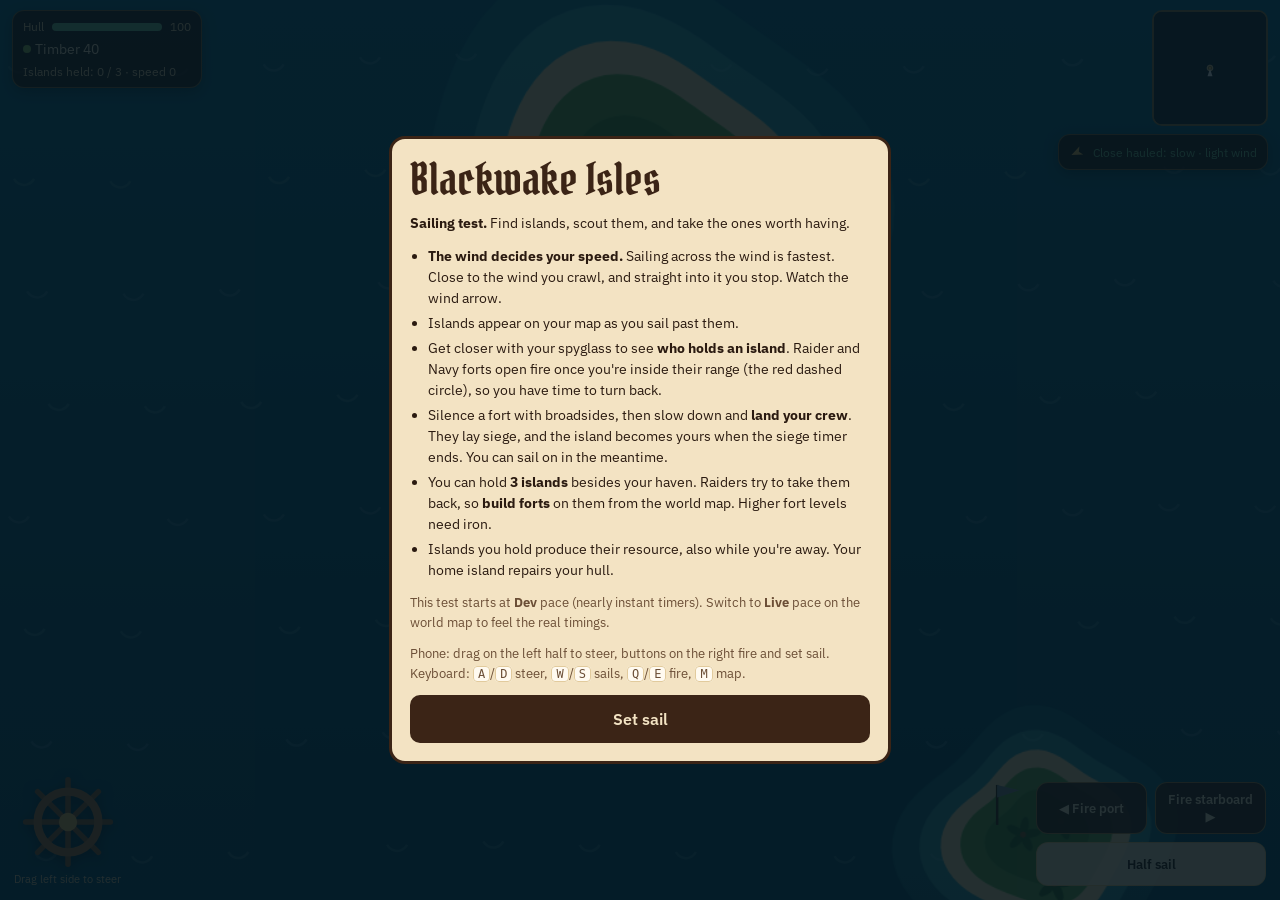
==== commit 14d5401b: "Sailing prototype: slower ships, real wind, sieges, forts, raids and world pace - Ship speed follows" ====
--- a/prototypes/sailing/index.html
+++ b/prototypes/sailing/index.html
@@ -138,6 +138,17 @@
   .row { display: flex; gap: 8px; flex-wrap: wrap; }
   .row > * { flex: 1; }
   .muted { color: #6b4e36; font-size: 13px; }
+  .card h3 { font-family: var(--font-display); font-weight: 400; font-size: 24px; margin: 4px 0 0; color: var(--wood); }
+  .paces { display: flex; gap: 8px; }
+  .paces button { flex: 1; }
+  .paces button[aria-pressed="true"] { background: var(--wood); color: var(--parch); }
+  .isl { display: flex; gap: 10px; align-items: center; justify-content: space-between; padding: 8px 0; border-top: 1px solid var(--parch-2); }
+  .isl:first-child { border-top: 0; }
+  .isl div { min-width: 0; }
+  .isl b { font-weight: 600; }
+  .isl button { flex: none; max-width: 48%; min-height: 40px; }
+  .isl button:disabled { opacity: 0.5; cursor: default; }
+  #heldText { font-size: 12px; color: var(--parch-2); }
   kbd { font-family: ui-monospace, Menlo, monospace; font-size: 12px; background: #fffaf0; border: 1px solid var(--parch-2); border-radius: 4px; padding: 0 4px; }
 
   @media (prefers-reduced-motion: reduce) {
@@ -151,6 +162,7 @@
   <div class="panel status" aria-live="polite">
     <div class="hull">Hull <span class="hull-bar"><i id="hullFill"></i></span> <span id="hullText">100</span></div>
     <div class="stores" id="stores"></div>
+    <div id="heldText"></div>
   </div>
   <div class="side">
     <canvas id="mini" width="224" height="224" aria-label="Minimap. Tap to open the world map." role="button" tabindex="0"></canvas>
@@ -190,11 +202,14 @@
     <h1>Blackwake Isles</h1>
     <p><b>Sailing test.</b> Find islands, scout them, and take the ones worth having.</p>
     <ul>
+      <li><b>The wind decides your speed.</b> Sailing across the wind is fastest. Close to the wind you crawl, and straight into it you stop. Watch the wind arrow.</li>
       <li>Islands appear on your map as you sail past them.</li>
       <li>Get closer with your spyglass to see <b>who holds an island</b>. Raider and Navy forts open fire once you're inside their range (the red dashed circle), so you have time to turn back.</li>
-      <li>Silence a fort with broadsides, then slow down near the island and <b>land your crew to capture it</b>. Unclaimed islands can be taken right away.</li>
-      <li>Every island you hold produces its resource for you, also while you're away. Your home island repairs your hull.</li>
+      <li>Silence a fort with broadsides, then slow down and <b>land your crew</b>. They lay siege, and the island becomes yours when the siege timer ends. You can sail on in the meantime.</li>
+      <li>You can hold <b>3 islands</b> besides your haven. Raiders try to take them back, so <b>build forts</b> on them from the world map. Higher fort levels need iron.</li>
+      <li>Islands you hold produce their resource, also while you're away. Your home island repairs your hull.</li>
     </ul>
+    <p class="muted">This test starts at <b>Dev</b> pace (nearly instant timers). Switch to <b>Live</b> pace on the world map to feel the real timings.</p>
     <p class="muted">Phone: drag on the left half to steer, buttons on the right fire and set sail. Keyboard: <kbd>A</kbd>/<kbd>D</kbd> steer, <kbd>W</kbd>/<kbd>S</kbd> sails, <kbd>Q</kbd>/<kbd>E</kbd> fire, <kbd>M</kbd> map.</p>
     <button class="primary" id="startBtn" type="button">Set sail</button>
   </div>
@@ -216,6 +231,14 @@
       <span><i style="background:#7b8a90"></i>Not scouted yet</span>
     </div>
     <p id="mapStats" class="muted"></p>
+    <h3>Your islands</h3>
+    <div id="myIslands"></div>
+    <h3>World pace</h3>
+    <div class="paces">
+      <button class="secondary" type="button" data-pace="dev" aria-pressed="true">Dev (nearly instant)</button>
+      <button class="secondary" type="button" data-pace="live" aria-pressed="false">Live</button>
+    </div>
+    <p class="muted" id="paceNote"></p>
     <label class="muted" for="seedInput">World seed: the same seed always makes the same world.</label>
     <div class="seedrow">
       <input id="seedInput" type="text" maxlength="32" autocomplete="off" spellcheck="false">
@@ -410,7 +433,35 @@
   const SEED_KEY = 'bw-sail-seed';
   const saveKey = () => 'bw-sail-v1:' + world.seed;
 
-  const SHIP_MAX = 150;      // units per second at full sail with the wind
+  const SHIP_MAX = 48;       // units per second: full sail, best point of sail, steady wind
+  const HOLD_LIMIT = 3;      // islands you can hold besides your haven
+
+  // How fast time-based things happen in a world. "dev" is for testing.
+  // All timers use real time (Date.now), so they keep running while you are away.
+  const PACES = {
+    dev: {
+      label: 'Dev', speed: 3, capture: 5, fortPerLevel: 3, produceEvery: 2.5,
+      raidEvery: 60, fortRebuild: 45, regen: 4,
+      note: 'Dev pace: sieges take 5 seconds, forts build in seconds, raiders strike every minute, and your ship sails 3× faster.',
+    },
+    live: {
+      label: 'Live', speed: 1, capture: 30 * 60, fortPerLevel: 20 * 60, produceEvery: 120,
+      raidEvery: 3 * 3600, fortRebuild: 2 * 3600, regen: 0.4,
+      note: 'Live pace: a siege takes 30 minutes, each fort level 20 minutes more than the last, raiders try every 3 hours, and silenced forts rebuild after 2 hours.',
+    },
+  };
+  let paceId = 'dev';
+  const pace = () => PACES[paceId];
+  let lastRaid = Date.now();
+  const fortCost = (level) => ({ timber: 60 * level, iron: level > 1 ? 25 * (level - 1) : 0 });
+  const MAX_FORT = 5;
+
+  function fmtTime(sec) {
+    sec = Math.max(0, Math.ceil(sec));
+    if (sec < 60) return `${sec}s`;
+    if (sec < 3600) return `${Math.floor(sec / 60)}m ${String(sec % 60).padStart(2, '0')}s`;
+    return `${Math.floor(sec / 3600)}h ${String(Math.floor((sec % 3600) / 60)).padStart(2, '0')}m`;
+  }
   const BALL_SPEED = 440;
   const CANNON_RANGE = 340;
   const RELOAD = 2.2;
@@ -431,7 +482,10 @@
     stores = { timber: 40, rum: 0, spice: 0, iron: 0, silk: 0 };
     waypoint = null;
     balls = []; parts = [];
+    paceId = 'dev'; lastRaid = Date.now();
+    for (const isl of world.islands) { isl.siegeEndsAt = null; isl.defLevel = 0; isl.defEndsAt = null; isl.silencedAt = null; }
     load();
+    updatePaceButtons();
     storage.set(SEED_KEY, seed);
     $('#seedInput').value = seed;
     updateSailButton();
@@ -442,7 +496,10 @@
     if (!world) return;
     storage.set(saveKey(), JSON.stringify({
       savedAt: Date.now(),
-      islands: world.islands.map((i) => [i.owner, Math.round(i.fort.hp), i.seen ? 1 : 0, i.scouted ? 1 : 0]),
+      islands: world.islands.map((i) => [i.owner, Math.round(i.fort.hp), i.seen ? 1 : 0, i.scouted ? 1 : 0,
+        i.siegeEndsAt, i.defLevel, i.defEndsAt, i.silencedAt, i.strength]),
+      pace: paceId,
+      lastRaid,
       explored: Array.from(explored).join(''),
       stores,
       ship: { x: ship.x, y: ship.y, angle: ship.angle, hull: ship.hull, sail: ship.sail },
@@ -459,26 +516,33 @@
         const isl = world.islands[i];
         if (!isl) return;
         isl.owner = v[0]; isl.fort.hp = v[1]; isl.seen = !!v[2]; isl.scouted = !!v[3];
+        isl.siegeEndsAt = v[4] || null; isl.defLevel = v[5] || 0; isl.defEndsAt = v[6] || null; isl.silencedAt = v[7] || null;
+        if (v[8] != null && v[8] !== isl.strength) { isl.strength = v[8]; isl.fort.maxHp = v[8] * 70; }
       });
       for (let i = 0; i < explored.length && i < s.explored.length; i++) explored[i] = s.explored.charCodeAt(i) === 49 ? 1 : 0;
       Object.assign(stores, s.stores);
       Object.assign(ship, s.ship);
       waypoint = s.waypoint || null;
-      // Offline production: islands kept producing while you were away (up to 8 hours).
+      paceId = PACES[s.pace] ? s.pace : 'dev';
+      lastRaid = s.lastRaid || Date.now();
+      // Offline: sieges, fort building, raids and production all continued (up to 8 hours).
+      const notes = processTime(true);
       const away = clamp((Date.now() - s.savedAt) / 1000, 0, 8 * 3600);
       const earned = produce(away);
-      if (earned > 0) setTimeout(() => toast(`While you were away: +${earned} goods`), 600);
+      if (earned > 0) notes.unshift(`+${earned} goods from your islands`);
+      if (notes.length) setTimeout(() => { toast('While you were away'); banner(notes.slice(0, 3).join(' · '), notes.some((n) => n.includes('retook')), 8); }, 600);
       return true;
     } catch (e) { return false; }
   }
 
-  // Islands you hold produce 1 unit every 2.5 s each.
+  // Islands you hold produce 1 unit each per pace().produceEvery seconds.
   let produceAcc = 0;
   function produce(seconds) {
     produceAcc += seconds;
-    const ticks = Math.floor(produceAcc / 2.5);
+    const every = pace().produceEvery;
+    const ticks = Math.floor(produceAcc / every);
     if (ticks <= 0) return 0;
-    produceAcc -= ticks * 2.5;
+    produceAcc -= ticks * every;
     let total = 0;
     for (const isl of world.islands) {
       if (isl.owner !== 'you') continue;
@@ -584,14 +648,13 @@
   // Capture
   // =================================================================
 
-  let capture = { isl: null, time: 0 };
-  const CAPTURE_TIME = 3;
   const captureBtn = $('#captureBtn');
+  const heldCount = () => world.islands.filter((i) => !i.home && (i.owner === 'you' || i.siegeEndsAt)).length;
 
   function capturable() {
     let best = null;
     for (const isl of world.islands) {
-      if (isl.owner === 'you') continue;
+      if (isl.owner === 'you' || isl.siegeEndsAt) continue;
       const open = isl.owner === 'free' || isl.fort.hp <= 0;
       if (!open || !isl.scouted) continue;
       if (dist(ship.x, ship.y, isl.x, isl.y) < isl.r + 170) best = isl;
@@ -599,11 +662,81 @@
     return best;
   }
 
+  // Landing the crew starts a siege. The island is yours when the timer ends,
+  // even if your ship sails away (or you close the game).
   function tryStartCapture() {
     const isl = capturable();
     if (!isl) return;
-    if (ship.speed > 45) { banner(`Slow down to land your crew on ${isl.name}.`, false, 2); return; }
-    capture = { isl, time: 0 };
+    if (heldCount() >= HOLD_LIMIT) {
+      banner(`You can hold ${HOLD_LIMIT} islands besides your haven. A bigger Captain's Quarters will raise this later.`, true, 4);
+      return;
+    }
+    if (ship.speed > 12 * pace().speed) { banner(`Slow down to land your crew on ${isl.name}.`, false, 2); return; }
+    isl.siegeEndsAt = Date.now() + pace().capture * 1000;
+    toast(`Crew landed on ${isl.name}`);
+    banner(`Your crew lays siege to ${isl.name}. It's yours in ${fmtTime(pace().capture)}. You can sail on; they'll hold it.`, false, 6);
+    save();
+  }
+
+  // Everything that runs on the real clock: sieges, fort building, forts
+  // rebuilding, and raids. Returns messages (used for "while you were away").
+  function processTime(quiet) {
+    const now = Date.now();
+    const notes = [];
+    const say = (text, bad) => { notes.push(text); if (!quiet) banner(text, bad, 6); };
+    for (const isl of world.islands) {
+      if (isl.siegeEndsAt && now >= isl.siegeEndsAt) {
+        isl.siegeEndsAt = null; isl.owner = 'you'; isl.defLevel = 0; isl.defEndsAt = null; isl.silencedAt = null;
+        if (!quiet) toast(`${isl.name} is yours!`);
+        say(`${isl.name} is yours. Build a fort there before raiders come back.`);
+      }
+      if (isl.defEndsAt && now >= isl.defEndsAt) {
+        isl.defEndsAt = null; isl.defLevel += 1;
+        say(`The fort on ${isl.name} reached level ${isl.defLevel}.`);
+      }
+      if (hostile(isl.owner) && isl.fort.hp <= 0 && !isl.siegeEndsAt && isl.silencedAt &&
+          now - isl.silencedAt > pace().fortRebuild * 1000) {
+        isl.fort.hp = isl.fort.maxHp; isl.silencedAt = null;
+      }
+    }
+    let n = 0;
+    while (now - lastRaid >= pace().raidEvery * 1000 && n < 12) {
+      lastRaid += pace().raidEvery * 1000; n++;
+      const r = raid(); if (r) say(r.text, r.bad);
+    }
+    if (n >= 12) lastRaid = now;
+    return notes;
+  }
+
+  // Raiders pick one of your islands. A fort at least as strong as the attack holds.
+  function raid() {
+    const home = world.islands[0];
+    const mine = world.islands.filter((i) => i.owner === 'you' && !i.home);
+    if (!mine.length) return null;
+    const isl = mine[Math.floor(Math.random() * mine.length)];
+    const far = dist(isl.x, isl.y, home.x, home.y) > 1700 ? 1 : 0;
+    const attack = 1 + Math.floor(Math.random() * 2) + far;
+    if (isl.defLevel >= attack) {
+      return { text: `Raiders (strength ${attack}) attacked ${isl.name}. Your level ${isl.defLevel} fort drove them off.`, bad: false };
+    }
+    const lvl = isl.defLevel;
+    isl.owner = 'raiders'; isl.strength = attack;
+    isl.fort.maxHp = attack * 70; isl.fort.hp = isl.fort.maxHp;
+    isl.defLevel = 0; isl.defEndsAt = null;
+    return { text: `Raiders retook ${isl.name}! Strength ${attack} against your level ${lvl} fort.`, bad: true };
+  }
+
+  function upgradeFort(isl) {
+    if (isl.owner !== 'you' || isl.defEndsAt || isl.defLevel >= MAX_FORT) return;
+    const lvl = isl.defLevel + 1;
+    const cost = fortCost(lvl);
+    if (stores.timber < cost.timber || stores.iron < cost.iron) {
+      banner(`A level ${lvl} fort needs ${cost.timber} timber${cost.iron ? ` and ${cost.iron} iron` : ''}.`, true, 3);
+      return;
+    }
+    stores.timber -= cost.timber; stores.iron -= cost.iron;
+    isl.defEndsAt = Date.now() + pace().fortPerLevel * lvl * 1000;
+    save(); renderMyIslands();
   }
   captureBtn.addEventListener('click', tryStartCapture);
 
@@ -611,7 +744,36 @@
   // Simulation
   // =================================================================
 
-  function windAngle() { return world.windBase + Math.sin(t * 0.015) * 0.9; }
+  // Wind slowly turns and changes strength. windTo = the direction it blows toward.
+  function wind() {
+    const tt = Date.now() / 1000;
+    return {
+      to: world.windBase + Math.sin(tt * 0.004) * 1.3 + Math.sin(tt * 0.0011 + 2) * 0.9,
+      strength: 0.8 + 0.3 * Math.sin(tt * 0.017 + 1),
+    };
+  }
+
+  // Sailing "polar": speed factor by angle away from dead downwind (degrees).
+  // Fastest across the wind, slow close to it, almost nothing straight into it.
+  const POLAR = [[0, 0.62], [45, 0.85], [90, 1.0], [115, 0.85], [130, 0.5], [142, 0.12], [180, 0.04]];
+  function polar(offDeg) {
+    for (let i = 1; i < POLAR.length; i++) {
+      const [a0, v0] = POLAR[i - 1], [a1, v1] = POLAR[i];
+      if (offDeg <= a1) return v0 + ((offDeg - a0) / (a1 - a0)) * (v1 - v0);
+    }
+    return POLAR[POLAR.length - 1][1];
+  }
+  function pointOfSail(offDeg) {
+    if (offDeg < 35) return 'Running with the wind';
+    if (offDeg < 75) return 'Broad reach';
+    if (offDeg < 112) return 'Beam reach: fastest';
+    if (offDeg < 138) return 'Close hauled: slow';
+    return 'In irons! Turn away from the wind';
+  }
+  const shipOff = () => Math.abs(angDiff(ship.angle, wind().to)) * 180 / Math.PI;
+
+  // Wind streaks drift across the sea so you can see the wind.
+  let streaks = [];
 
   function update(dt) {
     t += dt;
@@ -620,11 +782,19 @@
     let rudder = ship.rudder;
     if (keys['a'] || keys['arrowleft']) rudder = -1;
     if (keys['d'] || keys['arrowright']) rudder = 1;
-    const wind = windAngle();
-    const withWind = Math.cos(angDiff(ship.angle, wind)) * 0.5 + 0.5; // 0 into the wind, 1 with it
-    const target = ship.sail * SHIP_MAX * (0.4 + 0.6 * withWind);
-    ship.speed += (target - ship.speed) * Math.min(1, dt * 0.7);
-    ship.angle += rudder * dt * (0.55 + 0.9 * (ship.speed / SHIP_MAX));
+    const w = wind();
+    const maxSpeed = SHIP_MAX * pace().speed;
+    const target = ship.sail * maxSpeed * polar(shipOff()) * w.strength;
+    // Heavy ship: picks up speed slowly, loses it a bit faster.
+    ship.speed += (target - ship.speed) * Math.min(1, dt * (target > ship.speed ? 0.25 : 0.45));
+    ship.angle += rudder * dt * (0.3 + 0.5 * Math.min(1, ship.speed / maxSpeed) + (ship.speed < 3 ? 0.15 : 0));
+
+    // wind streaks around the camera
+    if (streaks.length < 45) for (let i = streaks.length; i < 45; i++) streaks.push({ x: ship.x + (Math.random() - 0.5) * 1400, y: ship.y + (Math.random() - 0.5) * 1800, a: Math.random() });
+    for (const s of streaks) {
+      s.x += Math.cos(w.to) * 90 * w.strength * dt; s.y += Math.sin(w.to) * 90 * w.strength * dt;
+      if (Math.abs(s.x - ship.x) > 760 || Math.abs(s.y - ship.y) > 960) { s.x = ship.x + (Math.random() - 0.5) * 1400; s.y = ship.y + (Math.random() - 0.5) * 1800; }
+    }
     ship.x += Math.cos(ship.angle) * ship.speed * dt;
     ship.y += Math.sin(ship.angle) * ship.speed * dt;
     ship.x = clamp(ship.x, 40, WORLD - 40);
@@ -678,11 +848,11 @@
 
     // ---- forts ----
     for (const isl of world.islands) {
-      if (!hostile(isl.owner)) continue;
+      if (!hostile(isl.owner) || isl.siegeEndsAt) continue;
       const f = isl.fort;
       const d = dist(f.x, f.y, ship.x, ship.y);
       if (f.hp <= 0) continue;
-      if (d > 900 && f.hp < f.maxHp) f.hp = Math.min(f.maxHp, f.hp + dt * 4); // repairs when you leave
+      if (d > 900 && f.hp < f.maxHp) f.hp = Math.min(f.maxHp, f.hp + dt * pace().regen); // repairs when you leave
       if (d < fortRange(isl)) {
         f.reload -= dt;
         if (f.reload <= 0) { f.reload = 3.1 - isl.strength * 0.5; fortFire(isl); }
@@ -692,7 +862,7 @@
     }
 
     // While inside a live hostile fort's range, keep the warning up.
-    const threat = world.islands.find((i) => hostile(i.owner) && i.fort.hp > 0 &&
+    const threat = world.islands.find((i) => hostile(i.owner) && i.fort.hp > 0 && !i.siegeEndsAt &&
       dist(i.fort.x, i.fort.y, ship.x, ship.y) < fortRange(i));
     if (threat) banner(`Under fire from ${threat.name}! Turn away, or fight back with broadsides.`, true, 0.6);
 
@@ -701,13 +871,14 @@
       b.x += b.vx * dt; b.y += b.vy * dt; b.life -= dt;
       if (b.from === 'ship') {
         for (const isl of world.islands) {
-          if (!hostile(isl.owner) || isl.fort.hp <= 0) continue;
+          if (!hostile(isl.owner) || isl.fort.hp <= 0 || isl.siegeEndsAt) continue;
           if (dist(b.x, b.y, isl.fort.x, isl.fort.y) < 30) {
             b.life = 0; boom(b.x, b.y);
             isl.fort.hp = Math.max(0, isl.fort.hp - 10);
             if (isl.fort.hp <= 0) {
+              isl.silencedAt = Date.now();
               toast(`${isl.name}'s fort is silenced!`);
-              banner(`Slow down near ${isl.name} and land your crew to capture it.`, false, 6);
+              banner(`Slow down near ${isl.name} and land your crew before they rebuild it (${fmtTime(pace().fortRebuild)}).`, false, 6);
               puff(isl.fort.x, isl.fort.y, '#555', 18);
             }
           }
@@ -736,25 +907,11 @@
 
     // ---- capture ----
     const capIsl = capturable();
-    if (capture.isl) {
-      const ok = capIsl === capture.isl && ship.speed < 60;
-      if (!ok) { capture = { isl: null, time: 0 }; banner('Capture interrupted.', true, 2); }
-      else {
-        capture.time += dt;
-        if (capture.time >= CAPTURE_TIME) {
-          const isl = capture.isl;
-          isl.owner = 'you'; isl.fort.hp = isl.fort.maxHp;
-          capture = { isl: null, time: 0 };
-          toast(`${isl.name} is yours!`);
-          banner(`${isl.name} now produces ${RESOURCES[isl.res].label.toLowerCase()} for you.`, false, 5);
-          save();
-        }
-      }
-    }
     captureBtn.style.display = capIsl ? 'block' : 'none';
     if (capIsl) {
-      $('#captureText').textContent = capture.isl ? `Landing crew… ${Math.ceil(CAPTURE_TIME - capture.time)}` : `Capture ${capIsl.name}`;
-      captureBtn.querySelector('.fill').style.width = capture.isl ? `${(capture.time / CAPTURE_TIME) * 100}%` : '0';
+      $('#captureText').textContent = heldCount() >= HOLD_LIMIT
+        ? `Holding ${HOLD_LIMIT} islands already`
+        : `Land crew on ${capIsl.name} · ${fmtTime(pace().capture)}`;
     }
 
     produce(dt);
@@ -820,7 +977,9 @@
     ctx.moveTo(26, 0); ctx.quadraticCurveTo(12, -9, -20, -8); ctx.lineTo(-22, 0); ctx.lineTo(-20, 8); ctx.quadraticCurveTo(12, 9, 26, 0);
     ctx.fill();
     // sails (wider when sails are up)
-    const sw = 6 + ship.sail * 14;
+    // Sails flap uselessly when heading into the wind.
+    const irons = ship.sail > 0 && shipOff() > 138;
+    const sw = irons ? 5 + Math.sin(t * 25) * 2 : 6 + ship.sail * 14;
     ctx.fillStyle = '#f6efe0';
     for (const mx of [10, -8]) {
       ctx.beginPath(); ctx.ellipse(mx, 0, 4 + ship.sail * 3, sw, 0, 0, TAU); ctx.fill();
@@ -836,8 +995,9 @@
   function drawFort(isl) {
     const f = isl.fort;
     ctx.save(); ctx.translate(f.x, f.y);
-    if (isl.strength > 0 || isl.owner === 'you') {
-      if (f.hp > 0 || isl.owner === 'you') {
+    const ownFortUp = isl.owner === 'you' && (isl.home || isl.defLevel > 0);
+    if (isl.strength > 0 || ownFortUp) {
+      if ((f.hp > 0 && isl.owner !== 'you') || ownFortUp) {
         ctx.fillStyle = '#7d8388';
         ctx.fillRect(-14, -14, 28, 28);
         ctx.fillStyle = '#9aa1a6';
@@ -849,8 +1009,8 @@
         for (let i = 0; i < 6; i++) ctx.fillRect(-14 + (i * 7) % 24, -10 + (i * 11) % 20, 7, 5);
       }
     }
-    // flag: grey until scouted
-    const color = isl.scouted ? OWNERS[isl.owner].color : '#7b8a90';
+    // flag: grey until scouted, gold while your crew lays siege
+    const color = isl.siegeEndsAt ? OWNERS.you.color : isl.scouted ? OWNERS[isl.owner].color : '#7b8a90';
     ctx.strokeStyle = '#3a2a1a'; ctx.lineWidth = 2;
     ctx.beginPath(); ctx.moveTo(0, -2); ctx.lineTo(0, -34); ctx.stroke();
     const wave = Math.sin(t * 4 + isl.id) * 2;
@@ -893,6 +1053,14 @@
       }
     }
 
+    // wind streaks
+    const wd = wind();
+    ctx.strokeStyle = 'rgba(255, 255, 255, 0.22)'; ctx.lineWidth = 2;
+    for (const s of streaks) {
+      const len = 26 + 22 * wd.strength;
+      ctx.beginPath(); ctx.moveTo(s.x, s.y); ctx.lineTo(s.x - Math.cos(wd.to) * len, s.y - Math.sin(wd.to) * len); ctx.stroke();
+    }
+
     // world edge
     ctx.strokeStyle = 'rgba(0,0,0,0.35)'; ctx.lineWidth = 30;
     ctx.strokeRect(0, 0, WORLD, WORLD);
@@ -921,7 +1089,7 @@
         ctx.restore();
       }
       drawFort(isl);
-      // name label once seen
+      // name label once seen, plus siege or fort status
       if (isl.seen) {
         ctx.font = '600 15px "IBM Plex Sans", system-ui, sans-serif';
         ctx.textAlign = 'center';
@@ -930,6 +1098,14 @@
         ctx.fillText(label, isl.x + 1, isl.y + isl.r + 41);
         ctx.fillStyle = '#fff8e8';
         ctx.fillText(label, isl.x, isl.y + isl.r + 40);
+        let sub = null;
+        if (isl.siegeEndsAt) sub = `Under siege · yours in ${fmtTime((isl.siegeEndsAt - Date.now()) / 1000)}`;
+        else if (isl.owner === 'you' && !isl.home) sub = isl.defEndsAt ? `Building fort level ${isl.defLevel + 1} · ${fmtTime((isl.defEndsAt - Date.now()) / 1000)}` : isl.defLevel ? `Fort level ${isl.defLevel}` : 'No fort yet';
+        if (sub) {
+          ctx.font = '600 13px "IBM Plex Sans", system-ui, sans-serif';
+          ctx.fillStyle = isl.siegeEndsAt ? '#e7b65c' : '#cfe9ee';
+          ctx.fillText(sub, isl.x, isl.y + isl.r + 60);
+        }
       }
     }
 
@@ -1035,7 +1211,45 @@
     const seen = world.islands.filter((i) => i.seen).length;
     const pct = Math.round((explored.reduce((a, b) => a + b, 0) / explored.length) * 100);
     $('#mapStats').textContent = `${world.islands.length} islands in this world · ${seen} found · ${held} held by you · ${pct}% of the sea explored`;
-  }
+    renderMyIslands(); updatePaceButtons();
+  }
+  function renderMyIslands() {
+    const rows = world.islands.filter((i) => !i.home && (i.owner === 'you' || i.siegeEndsAt));
+    const box = $('#myIslands');
+    if (!rows.length) { box.innerHTML = '<p class="muted">None yet. Capture an island to build its defenses here.</p>'; return; }
+    const now = Date.now();
+    const html = rows.map((i) => {
+      let status, btn;
+      if (i.siegeEndsAt) {
+        status = `Under siege · yours in ${fmtTime((i.siegeEndsAt - now) / 1000)}`;
+        btn = '';
+      } else if (i.defEndsAt) {
+        status = `Fort level ${i.defLevel} · building level ${i.defLevel + 1}: ${fmtTime((i.defEndsAt - now) / 1000)}`;
+        btn = '';
+      } else if (i.defLevel >= MAX_FORT) {
+        status = `Fort level ${i.defLevel} (max)`; btn = '';
+      } else {
+        const c = fortCost(i.defLevel + 1);
+        const ok = stores.timber >= c.timber && stores.iron >= c.iron;
+        status = i.defLevel ? `Fort level ${i.defLevel}` : 'No fort: raiders will take it back';
+        btn = `<button class="secondary" type="button" data-fort="${i.id}" ${ok ? '' : 'disabled'}>Fort ${i.defLevel + 1}: ${c.timber} timber${c.iron ? `, ${c.iron} iron` : ''} · ${fmtTime(pace().fortPerLevel * (i.defLevel + 1))}</button>`;
+      }
+      return `<div class="isl"><div><b>${i.name}</b> · ${RESOURCES[i.res].label}<br><span class="muted">${status}</span></div>${btn}</div>`;
+    }).join('');
+    if (box.innerHTML !== html) box.innerHTML = html;
+  }
+  $('#myIslands').addEventListener('click', (e) => {
+    const b = e.target.closest('button[data-fort]');
+    if (b) upgradeFort(world.islands[Number(b.dataset.fort)]);
+  });
+  function updatePaceButtons() {
+    document.querySelectorAll('[data-pace]').forEach((b) => b.setAttribute('aria-pressed', String(b.dataset.pace === paceId)));
+    $('#paceNote').textContent = pace().note;
+  }
+  document.querySelectorAll('[data-pace]').forEach((b) => b.addEventListener('click', () => {
+    paceId = b.dataset.pace; lastRaid = Date.now(); updatePaceButtons(); renderMyIslands(); save();
+  }));
+
   function closeMap() { mapOpen = false; $('#mapOverlay').classList.remove('show'); }
   $('#closeMap').addEventListener('click', closeMap);
   mapCanvas.addEventListener('pointerdown', (e) => {
@@ -1080,10 +1294,15 @@
       .filter(([k, v]) => v > 0 || k === 'timber')
       .map(([k, v]) => `<span><b style="background:${RESOURCES[k].color}"></b>${RESOURCES[k].label} ${Math.floor(v)}</span>`)
       .join('');
-    const w = windAngle();
-    $('#windArrow').style.transform = `rotate(${(w * 180) / Math.PI + 90}deg)`;
-    const withWind = Math.cos(angDiff(ship.angle, w)) * 0.5 + 0.5;
-    $('#windText').textContent = withWind > 0.75 ? 'Wind behind you' : withWind > 0.4 ? 'Wind abeam' : 'Sailing into the wind';
+    const w = wind();
+    // The arrow is relative to the screen (north up), pointing where the wind blows.
+    $('#windArrow').style.transform = `rotate(${(w.to * 180) / Math.PI + 90}deg)`;
+    const off = shipOff();
+    const eff = polar(off);
+    $('#windText').textContent = `${pointOfSail(off)} · ${w.strength > 1 ? 'strong' : w.strength > 0.7 ? 'steady' : 'light'} wind`;
+    $('#windText').style.color = eff > 0.8 ? 'var(--ok)' : eff > 0.4 ? 'var(--parch-2)' : 'var(--raiders)';
+    $('#heldText').textContent = `Islands held: ${heldCount()} / ${HOLD_LIMIT} · speed ${Math.round(ship.speed)}`;
+    if (mapOpen) renderMyIslands();
     drawMap(mctx, mini.width, false);
   }
 
@@ -1091,10 +1310,14 @@
   // Loop
   // =================================================================
 
-  let last = performance.now(), saveTimer = 0;
+  let last = performance.now(), saveTimer = 0, timeAcc = 0;
   function frame(now) {
     const dt = Math.min(0.05, (now - last) / 1000);
     last = now;
+    if (running && world) {
+      timeAcc += dt;
+      if (timeAcc > 0.5) { timeAcc = 0; processTime(false); }
+    }
     if (running && !mapOpen) {
       update(dt);
       saveTimer += dt;
